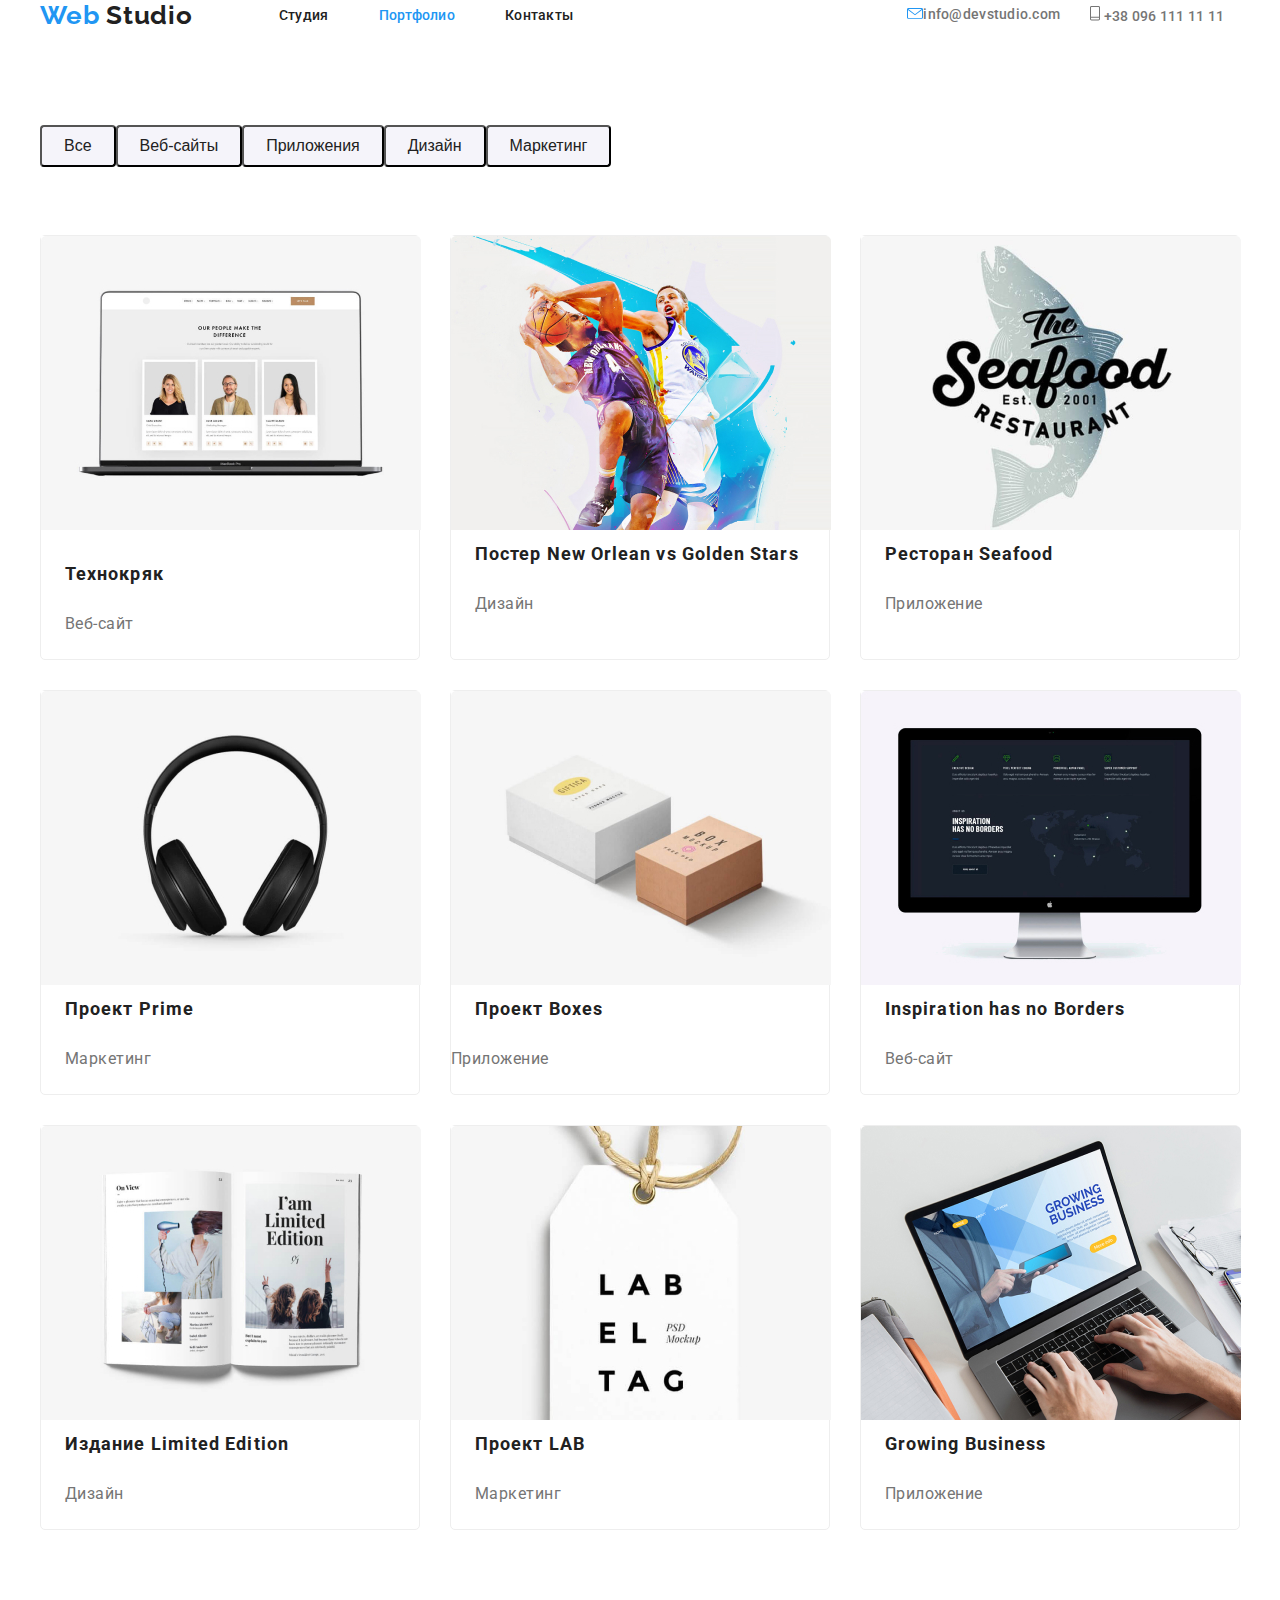
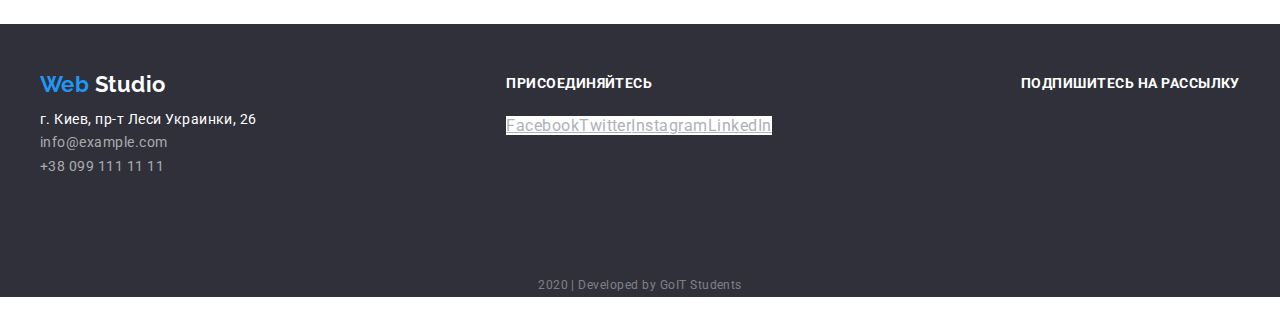
==== portfolio.html @ ba556518 "позиционирование 1 часть" ====
<!DOCTYPE html>
<html lang="ru">
  <head>
    <meta charset="UTF-8" />
    <meta name="viewport" content="width=device-width, initial-scale=1.0" />
    <title>Document</title>
    <link
      href="https://fonts.googleapis.com/css2?family=Raleway:wght@400;700&family=Roboto:wght@400;500;700;900&display=swap"
      rel="stylesheet"
    />
    <link rel="stylesheet" href="./css/styles.css" />
  </head>

  <body>
    <!-- шапка сайта -->
    <header>
      <div class="container">
        <nav class="nav">
          <a href="/" class="logo"> <span>Web</span> Studio </a>

          <ul class="site-nav">
            <li class="item"><a href="./index.html" class="link">Студия</a></li>
            <li class="item"><a href="./portfolio.html" class="link current">Портфолио</a></li>
            <li class="item"><a href="/" class="link">Контакты</a></li>
          </ul>

          <ul class="contact-nav">
            <li class="item">
              <a href="mailto:info@devstudio.com" class="contact-link">
                <img src="./images/mail.svg" alt="" />info@devstudio.com</a
              >
            </li>
            <li class="item">
              <a href="tel:+380961111111" class="contact-link">
                <img src="./images/tel.svg" alt="" /> +38 096 111 11 11</a
              >
            </li>
          </ul>
        </nav>
      </div>
    </header>
    <main>
      <!-- портфолио -->
      <section class="section">
        <div class="container">
          <h1 class="hidden">портфолио (скрыть аголовок)</h1>
          <div class="filter">
            <button type="button" class="button-filter">Все</button>
            <button type="button" class="button-filter">Веб-сайты</button>
            <button type="button" class="button-filter">Приложения</button>
            <button type="button" class="button-filter">Дизайн</button>
            <button type="button" class="button-filter">Маркетинг</button>
          </div>

          <ul class="portfolio list-container">
            <li class="flex-element">
              <img src="./images/portfolio1.jpg" alt="портфолио" class="portfolio-image" />
              <h2 class="title">Технокряк</h2>
              <p class="portfolio-title">Веб-сайт</p>
              <p class="text">
                Технокряк это современная площадка распространения коронавируса. Компании используют
                эту платформу для цифрового шпионажа и атак на защищённые сервера конкурентов.
              </p>
            </li>

            <li class="flex-element">
              <img src="./images/portfolio2.jpg" alt="портфолио" />
              <h2 class="title">Постер New Orlean vs Golden Stars</h2>
              <p class="portfolio-title">Дизайн</p>
              <p class="text">
                Технокряк это современная площадка распространения коронавируса. Компании используют
                эту платформу для цифрового шпионажа и атак на защищённые сервера конкурентов.
              </p>
            </li>

            <li class="flex-element">
              <img src="./images/portfolio3.jpg" alt="портфолио" />
              <h2 class="title">Ресторан Seafood</h2>
              <p class="portfolio-title">Приложение</p>
              <p class="text">
                Технокряк это современная площадка распространения коронавируса. Компании используют
                эту платформу для цифрового шпионажа и атак на защищённые сервера конкурентов.
              </p>
            </li>

            <li class="flex-element">
              <img src="./images/portfolio4.jpg" alt="портфолио" />
              <h2 class="title">Проект Prime</h2>
              <p class="portfolio-title">Маркетинг</p>
              <p class="text">
                Технокряк это современная площадка распространения коронавируса. Компании используют
                эту платформу для цифрового шпионажа и атак на защищённые сервера конкурентов.
              </p>
            </li>

            <li class="flex-element">
              <img src="./images/portfolio5.jpg" alt="портфолио" />
              <h2 class="title">Проект Boxes</h2>
              <p>Приложение</p>
              <p class="text">
                Технокряк это современная площадка распространения коронавируса. Компании используют
                эту платформу для цифрового шпионажа и атак на защищённые сервера конкурентов.
              </p>
            </li>

            <li class="flex-element">
              <img src="./images/portfolio6.jpg" alt="портфолио" />
              <h2 class="title">Inspiration has no Borders</h2>
              <p class="portfolio-title">Веб-сайт</p>
              <p class="text">
                Технокряк это современная площадка распространения коронавируса. Компании используют
                эту платформу для цифрового шпионажа и атак на защищённые сервера конкурентов.
              </p>
            </li>

            <li class="flex-element">
              <img src="./images/portfolio7.jpg" alt="портфолио" />
              <h2 class="title">Издание Limited Edition</h2>
              <p class="portfolio-title">Дизайн</p>
              <p class="text">
                Технокряк это современная площадка распространения коронавируса. Компании используют
                эту платформу для цифрового шпионажа и атак на защищённые сервера конкурентов.
              </p>
            </li>

            <li class="flex-element">
              <img src="./images/portfolio8.jpg" alt="портфолио" />
              <h2 class="title">Проект LAB</h2>
              <p class="portfolio-title">Маркетинг</p>
              <p class="text">
                Технокряк это современная площадка распространения коронавируса. Компании используют
                эту платформу для цифрового шпионажа и атак на защищённые сервера конкурентов.
              </p>
            </li>

            <li class="flex-element">
              <img src="./images/portfolio9.jpg" alt="портфолио" />
              <h2 class="title">Growing Business</h2>
              <p class="portfolio-title">Приложение</p>
              <p class="text">
                Технокряк это современная площадка распространения коронавируса. Компании используют
                эту платформу для цифрового шпионажа и атак на защищённые сервера конкурентов.
              </p>
            </li>
          </ul>
        </div>
      </section>
    </main>

    <!-- Футер -->
    <footer class="footer">
      <div class="container footer-flex">
        <div class="item">
          <p class="logo-footer"><span>Web</span> Studio</p>

          <address class="address">
            <span>г. Киев, пр-т Леси Украинки, 26 </span> <br />
            info@example.com <br />
            +38 099 111 11 11
          </address>
        </div>

        <div class="item">
          <b class="footer-title">ПРИСОЕДИНЯЙТЕСЬ</b>

          <ul class="social-list">
            <li><a href="" aria-label="Facebook" class="buttom-social"> Facebook </a></li>
            <li><a href="" aria-label="Twitter" class="buttom-social"> Twitter </a></li>
            <li><a href="" aria-label="Instagram" class="buttom-social"> Instagram </a></li>
            <li><a href="" aria-label="LinkedIn" class="buttom-social"> LinkedIn </a></li>
          </ul>
        </div>

        <div class="item">
          <b class="footer-title">ПОДПИШИТЕСЬ НА РАССЫЛКУ</b>
        </div>
      </div>

      <p class="copyright">2020 | Developed by GoIT Students</p>
    </footer>
  </body>
</html>
---- css/styles.css ----
/* цвет основного текста #757575 */
/* вторичный цвет текста (заголовки и т.д.)  #212121 */
/* цвет фона #E5E5E5 */
/* акцент #2196F3 */

:root {
  --primary-text-color: #757575;
  --title-text-color: #212121;
  --accent-color: #2196f3;
  --primary-white-color: #ffffff;
  --footer-background-color: #2f303a;
}

html {
  box-sizing: border-box;
}

*,
*::before,
*::after {
  box-sizing: inherit;
}
body {
  margin: 0;

  background-color: var(--primary-white-color);
  color: var(--primary-text-color);

  font-family: Roboto, sans-serif;
  letter-spacing: 0.03em;
  font-size: 16px;
  line-height: 1.2;
}

ul,
li {
  margin: 0;
  list-style: none;
  padding: 0;
}
h1,
h2,
h3 {
  margin: 0;
}

.container {
  width: 1230px;
  padding-left: 15px;
  padding-right: 15px;
  margin: 0 auto 94px auto;
  /* outline: 2px solid #757575; */
}
.hidden {
  display: none;
}
/* Лого */
.logo {
  color: var(--title-text-color);

  font-family: Raleway, sans-serif;
  font-weight: 700;
  font-size: 26px;
  letter-spacing: 0.03em;
  text-decoration: none;
}
.logo > span {
  color: var(--accent-color);
}
/* Навигация */

.nav {
  display: flex;
  align-items: center;

  font-weight: 500;
  font-size: 14px;
  letter-spacing: 0.02em;
  text-decoration: none;
}

.site-nav {
  display: flex;
  margin-left: 86px;
  list-style-type: none;
}

.site-nav .item:not(:first-child) {
  margin-left: 50px;
}

.contact-nav {
  display: flex;
  margin-left: 334px;
}

.contact-nav .item:not(:first-child) {
  margin-left: 30px;
}

.site-nav .link {
  color: var(--title-text-color);
  text-decoration: none;
}

.site-nav .link:hover,
.site-nav .link:focus {
  color: var(--accent-color);
}

.site-nav .link.current {
  color: var(--accent-color);
}

.contact-link {
  color: var(--primary-text-color);
  font-weight: 500;
  font-size: 14px;
  letter-spacing: 0.02em;
  text-decoration: none;
}
.contact-link:hover,
.contact-link:focus {
  color: var(--accent-color);
}
/* hero */
.hero {
  text-align: center;
}
.hero-title {
  margin-top: 0;
  margin-bottom: 36px;

  color: var(--primary-white-color);
  background-color: #afb1b8;

  font-weight: 900;
  font-size: 44px;
  line-height: 1.36;
  letter-spacing: 0.06em;
  text-align: center;
}

.section-work .image,
.section .image {
  display: block;
}
/* button */
.button-primary {
  display: inline-block;
  border-radius: 4px;
  border: 1px solid transparent;
  padding: 10px 32px;
  margin-bottom: 100px;

  min-width: 200px;

  background-color: var(--accent-color);
  color: var(--primary-white-color);

  font-size: 16px;
  line-height: 1.86;
  letter-spacing: 0.06em;
  text-decoration: none;
  text-align: center;
}

.button-feture {
  text-decoration: none;
}
.text-title {
  padding: 27px 87px;
  background-color: rgba(47, 48, 58, 0.8);
  color: #ffffff;

  font-weight: 700;
  font-size: 14px;
  line-height: 1.16;
  text-align: center;
  white-space: nowrap;
}

.buttom-social {
  background-color: #ffffff;
  color: #afb1b8;
}
.buttom-social:hover,
.buttom-social:focus {
  background-color: var(--accent-color);
  color: #ffffff;
}

/* section */

.section .title {
  margin-bottom: 10px;
  color: var(--title-text-color);

  font-weight: 700;
  font-size: 14px;
  line-height: 1.2;
}
.section .text {
  margin: 0;

  font-size: 14px;
  line-height: 1.7;
}

.list,
.section-list {
  display: flex;
  /* justify-content: space-between; */
}

.list .item {
  width: 278px;
}
.list .item:not(:first-child) {
  margin-left: 30px;
}

.section-list .item {
  display: flex;
  align-items: center;
  width: 380px;
}

.section-list .item:not(:first-child) {
  margin-left: 30px;
}
.section-work /* наша команда */ {
  padding-bottom: 94px;
  margin-bottom: 94px;
  background-color: #f5f4fa;
}

.section-work .container {
  margin-bottom: 0;
}

.section-title {
  margin-top: 0;
  margin-bottom: 50px;

  color: var(--title-text-color);

  font-weight: 700;
  font-size: 36px;
  line-height: 1.16;
  text-align: center;
}

.work-list {
  display: flex;
}

.work-list .image {
  margin-bottom: 30px;
}

.work-list .item {
  background-color: var(--primary-white-color);
}
.work-list .item:not(:first-child) {
  margin-left: 30px;
}
.social-list {
  display: flex;
  flex-wrap: wrap;
}

.section-work .title {
  margin-bottom: 10px;

  color: var(--title-text-color);

  font-weight: 500;
  font-size: 16px;
  line-height: 1.2;
  text-align: center;
}

.section-work .text {
  font-size: 16px;
  line-height: 1.2;
  text-align: center;
}

.feature-image {
  margin-bottom: 30px;
  background-color: #f5f4fa;
}
.feature-image:hover {
  background-color: var(--accent-color);
}
/* портфолио */
.button-filter {
  display: flex;
  padding: 6px 22px;
  margin-bottom: 0;
  border-radius: 4px;

  background-color: #f5f4fa;
  color: var(--title-text-color);

  font-weight: 500;
  font-size: 16px;
  line-height: 1.6;
  text-align: center;
}

.button-filter:hover,
.button-filter:focus {
  background-color: var(--accent-color);
  color: var(--primary-white-color);
}
.section .list-container {
  display: flex;
  flex-wrap: wrap;
  margin: -15px;
}
.section .flex-element {
  width: 380px;
  margin: 15px;

  border: 1px solid #eeeeee;
  border-radius: 5px;
}
.portfolio-image {
  margin-bottom: 20px;
}

.portfolio .title {
  margin-bottom: 20px;
  margin-left: 24px;
  font-weight: 700;
  font-size: 18px;
  line-height: 2.2;
  letter-spacing: 0.06em;
}
.portfolio .portfolio-title {
  margin-top: 0;
  margin-bottom: 26px;
  margin-left: 24px;
}

.portfolio .text {
  display: none;

  font-size: 16px;
  line-height: 1.87;
}

.section .filter {
  display: flex;
  align-items: center;
  margin-top: 0;
  margin-bottom: 68px;
}
/* footer */
.footer {
  background-color: var(--footer-background-color);
}

.footer .container {
  padding-top: 48px;
}

.footer-flex {
  display: flex;
  justify-content: space-between;
  align-items: flex-start;
}

.footer-flex .item {
  display: flex;
  flex-direction: column;
}
.footer .footer-title {
  margin-bottom: 21px;
  color: var(--primary-white-color);

  font-weight: 700;
  font-size: 14px;
  line-height: 1.7;
}
.logo-footer {
  margin-top: 0;
  margin-bottom: 10px;
  color: var(--primary-white-color);

  font-family: Raleway, sans-serif;
  font-weight: 700;
  font-size: 22px;
  line-height: 1.18;
}
.logo-footer > span {
  color: var(--accent-color);
}
.address {
  color: rgba(255, 255, 255, 0.6);

  font-style: normal;
  font-size: 14px;
  line-height: 1.7;
}

.address > span {
  color: var(--primary-white-color);
}

.footer .copyright {
  color: rgba(255, 255, 255, 0.4);
  text-align: center;
  font-size: 12px;
  line-height: 2;
}
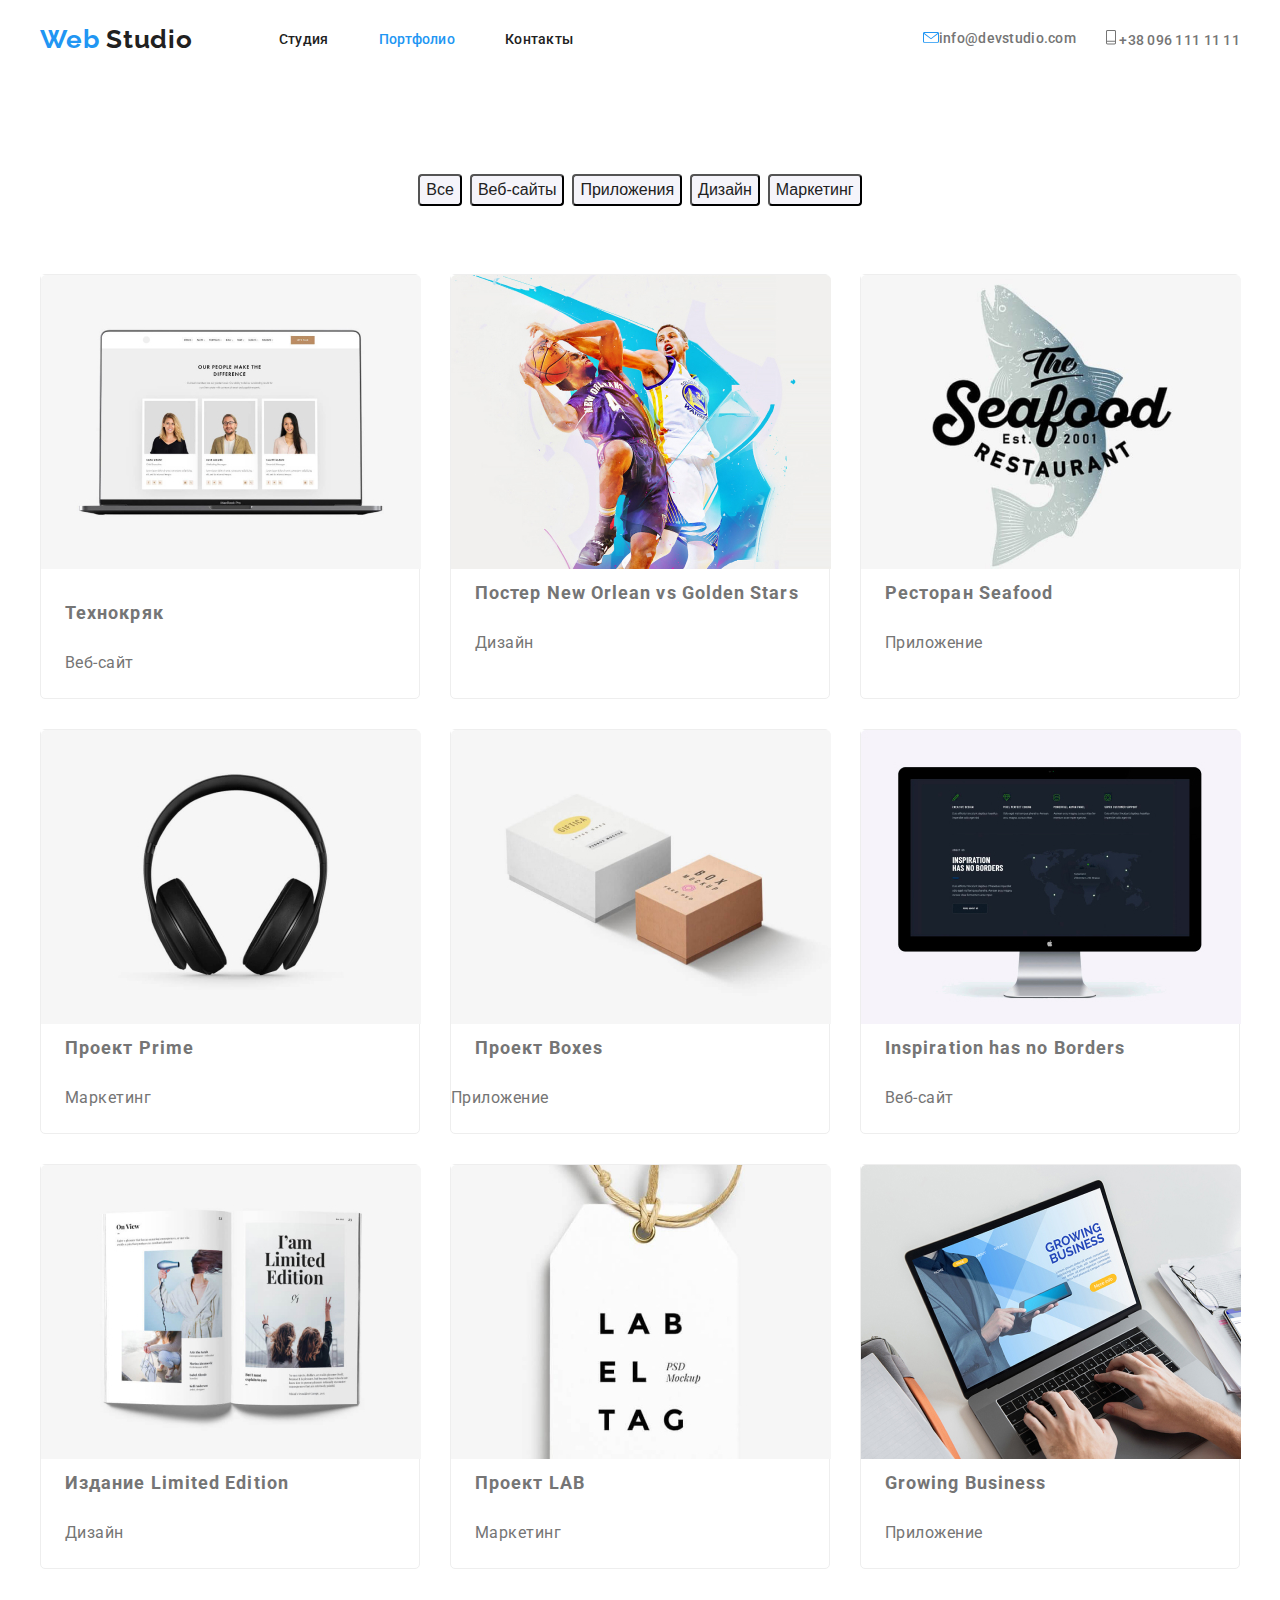
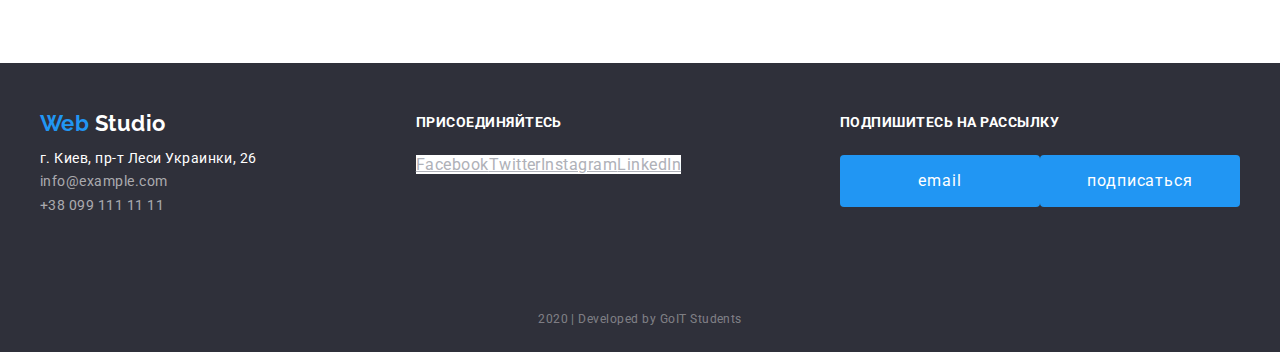
==== commit 0fef06ab: "final" ====
--- a/portfolio.html
+++ b/portfolio.html
@@ -41,16 +41,16 @@
     </header>
     <main>
       <!-- портфолио -->
-      <section class="section">
+      <section class="section-port">
         <div class="container">
           <h1 class="hidden">портфолио (скрыть аголовок)</h1>
-          <div class="filter">
-            <button type="button" class="button-filter">Все</button>
-            <button type="button" class="button-filter">Веб-сайты</button>
-            <button type="button" class="button-filter">Приложения</button>
-            <button type="button" class="button-filter">Дизайн</button>
-            <button type="button" class="button-filter">Маркетинг</button>
-          </div>
+          <ul class="filter">
+            <li><button type="button" class="button-filter">Все</button></li>
+            <li><button type="button" class="button-filter">Веб-сайты</button></li>
+            <li><button type="button" class="button-filter">Приложения</button></li>
+            <li><button type="button" class="button-filter">Дизайн</button></li>
+            <li><button type="button" class="button-filter">Маркетинг</button></li>
+          </ul>
 
           <ul class="portfolio list-container">
             <li class="flex-element">
@@ -173,6 +173,10 @@
 
         <div class="item">
           <b class="footer-title">ПОДПИШИТЕСЬ НА РАССЫЛКУ</b>
+          <ul class="send-button">
+            <li><a href="/" class="button-primary">email</a></li>
+            <li><a href="/" class="button-primary">подписаться</a></li>
+          </ul>
         </div>
       </div>
 
--- a/css/styles.css
+++ b/css/styles.css
@@ -48,7 +48,7 @@
   width: 1230px;
   padding-left: 15px;
   padding-right: 15px;
-  margin: 0 auto 94px auto;
+  margin: 0 auto 0 auto;
   /* outline: 2px solid #757575; */
 }
 .hidden {
@@ -72,6 +72,8 @@
 .nav {
   display: flex;
   align-items: center;
+  margin-top: 24px;
+  margin-bottom: 25px;
 
   font-weight: 500;
   font-size: 14px;
@@ -91,7 +93,7 @@
 
 .contact-nav {
   display: flex;
-  margin-left: 334px;
+  margin-left: auto;
 }
 
 .contact-nav .item:not(:first-child) {
@@ -99,6 +101,7 @@
 }
 
 .site-nav .link {
+  padding-bottom: 32px;
   color: var(--title-text-color);
   text-decoration: none;
 }
@@ -191,6 +194,9 @@
 }
 
 /* section */
+.section {
+  margin-bottom: 94px;
+}
 
 .section .title {
   margin-bottom: 10px;
@@ -231,6 +237,7 @@
 }
 .section-work /* наша команда */ {
   padding-bottom: 94px;
+  padding-top: 94px;
   margin-bottom: 94px;
   background-color: #f5f4fa;
 }
@@ -295,9 +302,15 @@
   background-color: var(--accent-color);
 }
 /* портфолио */
+.section-port {
+  padding-top: 94px;
+  padding-bottom: 94px;
+}
+
 .button-filter {
   display: flex;
-  padding: 6px 22px;
+  justify-content: center;
+  /* padding: 6px 22px; */
   margin-bottom: 0;
   border-radius: 4px;
 
@@ -308,6 +321,10 @@
   font-size: 16px;
   line-height: 1.6;
   text-align: center;
+}
+
+.filter > :not(:first-child) {
+  margin-left: 8px;
 }
 
 .button-filter:hover,
@@ -315,12 +332,12 @@
   background-color: var(--accent-color);
   color: var(--primary-white-color);
 }
-.section .list-container {
+.section-port .list-container {
   display: flex;
   flex-wrap: wrap;
   margin: -15px;
 }
-.section .flex-element {
+.section-port .flex-element {
   width: 380px;
   margin: 15px;
 
@@ -352,25 +369,28 @@
   line-height: 1.87;
 }
 
-.section .filter {
-  display: flex;
+.section-port .filter {
+  display: flex;
+  justify-content: center;
   align-items: center;
   margin-top: 0;
   margin-bottom: 68px;
 }
 /* footer */
 .footer {
+  padding-bottom: 21px;
+  padding-top: 48px;
   background-color: var(--footer-background-color);
 }
 
-.footer .container {
+/* .footer .container {
   padding-top: 48px;
-}
+} */
 
 .footer-flex {
   display: flex;
   justify-content: space-between;
-  align-items: flex-start;
+  /* align-items: flex-start; */
 }
 
 .footer-flex .item {
@@ -410,7 +430,12 @@
   color: var(--primary-white-color);
 }
 
+.send-button {
+  display: flex;
+}
+
 .footer .copyright {
+  margin: 0;
   color: rgba(255, 255, 255, 0.4);
   text-align: center;
   font-size: 12px;
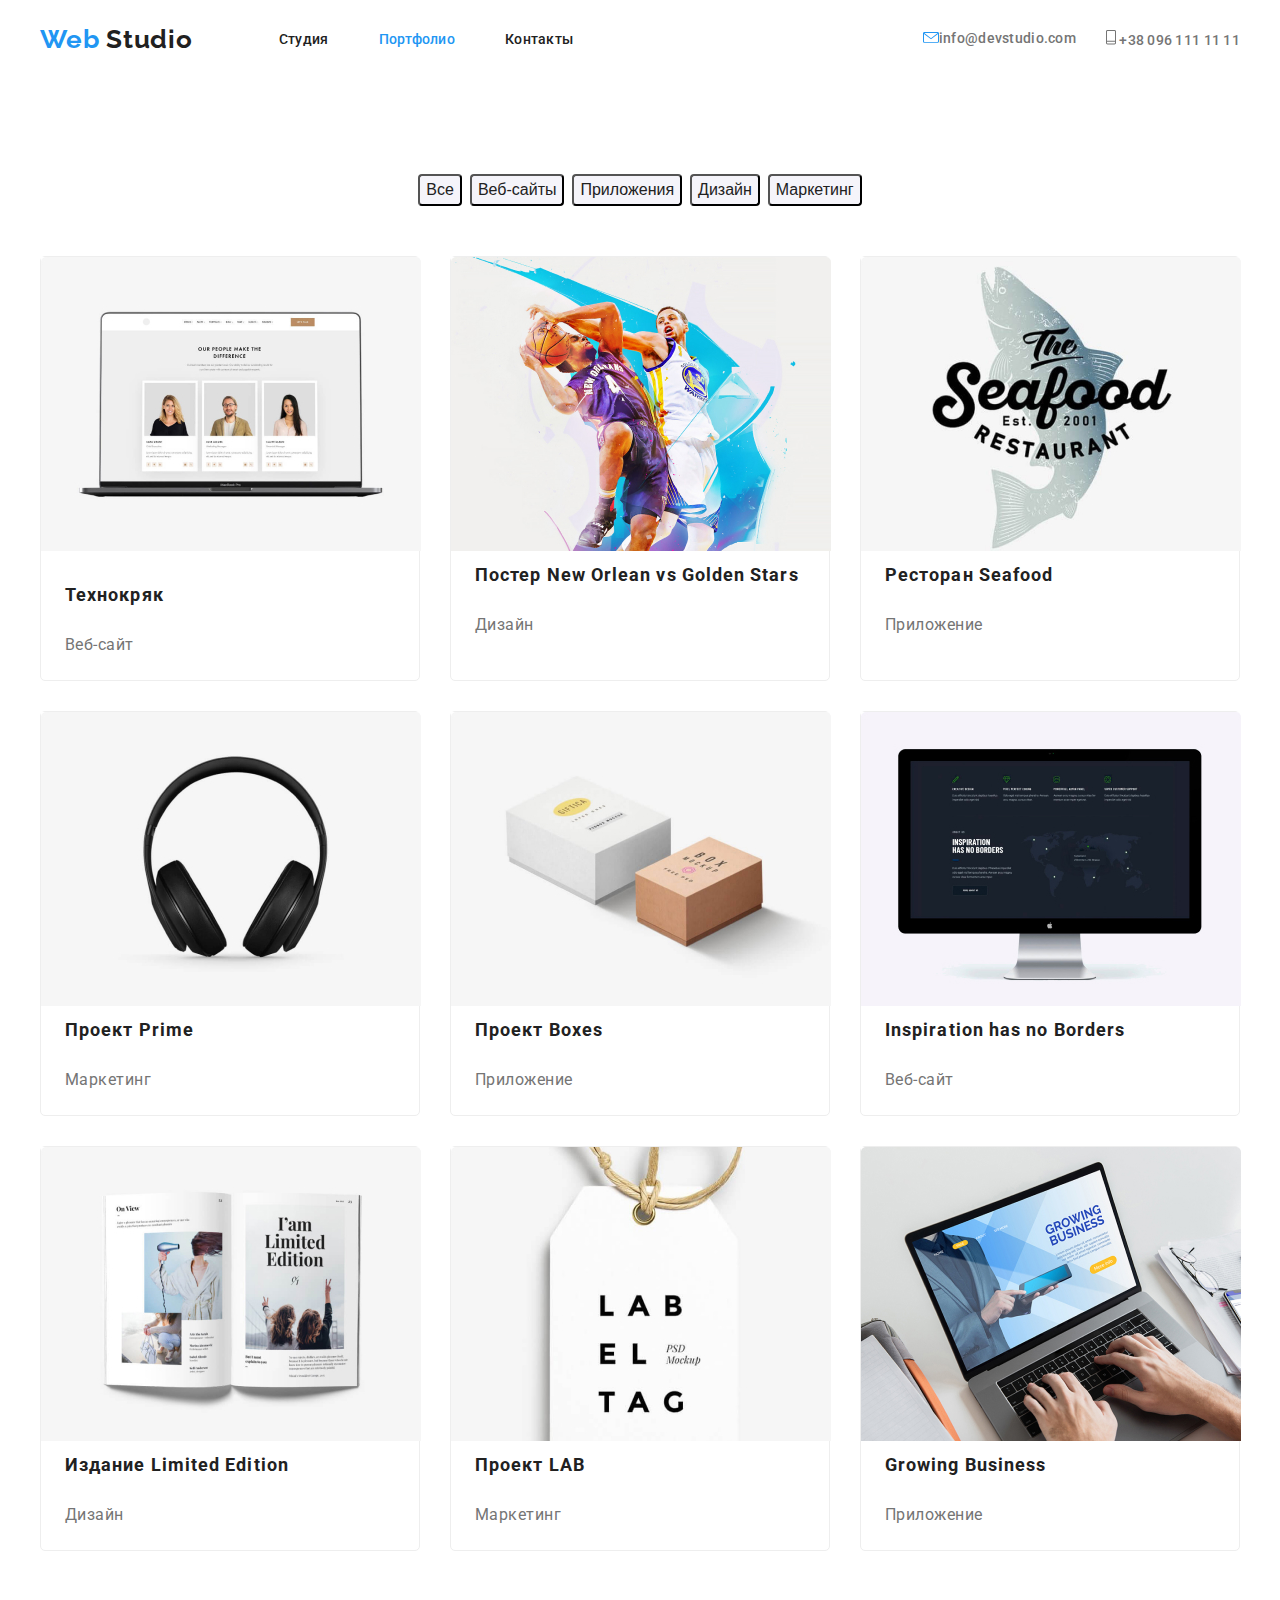
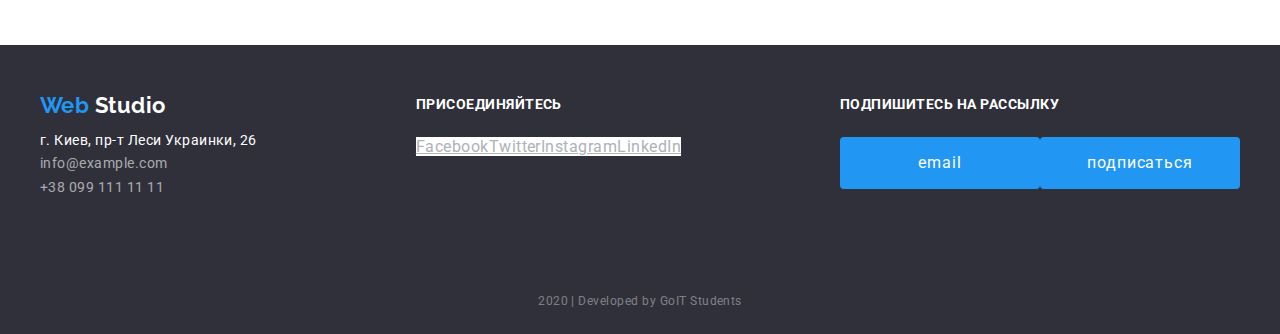
==== commit 728eec0a: "final 1" ====
--- a/portfolio.html
+++ b/portfolio.html
@@ -96,7 +96,7 @@
             <li class="flex-element">
               <img src="./images/portfolio5.jpg" alt="портфолио" />
               <h2 class="title">Проект Boxes</h2>
-              <p>Приложение</p>
+              <p class="portfolio-title">Приложение</p>
               <p class="text">
                 Технокряк это современная площадка распространения коронавируса. Компании используют
                 эту платформу для цифрового шпионажа и атак на защищённые сервера конкурентов.
--- a/css/styles.css
+++ b/css/styles.css
@@ -351,6 +351,8 @@
 .portfolio .title {
   margin-bottom: 20px;
   margin-left: 24px;
+
+  color: var(--title-text-color);
   font-weight: 700;
   font-size: 18px;
   line-height: 2.2;
@@ -374,7 +376,7 @@
   justify-content: center;
   align-items: center;
   margin-top: 0;
-  margin-bottom: 68px;
+  margin-bottom: 50px;
 }
 /* footer */
 .footer {
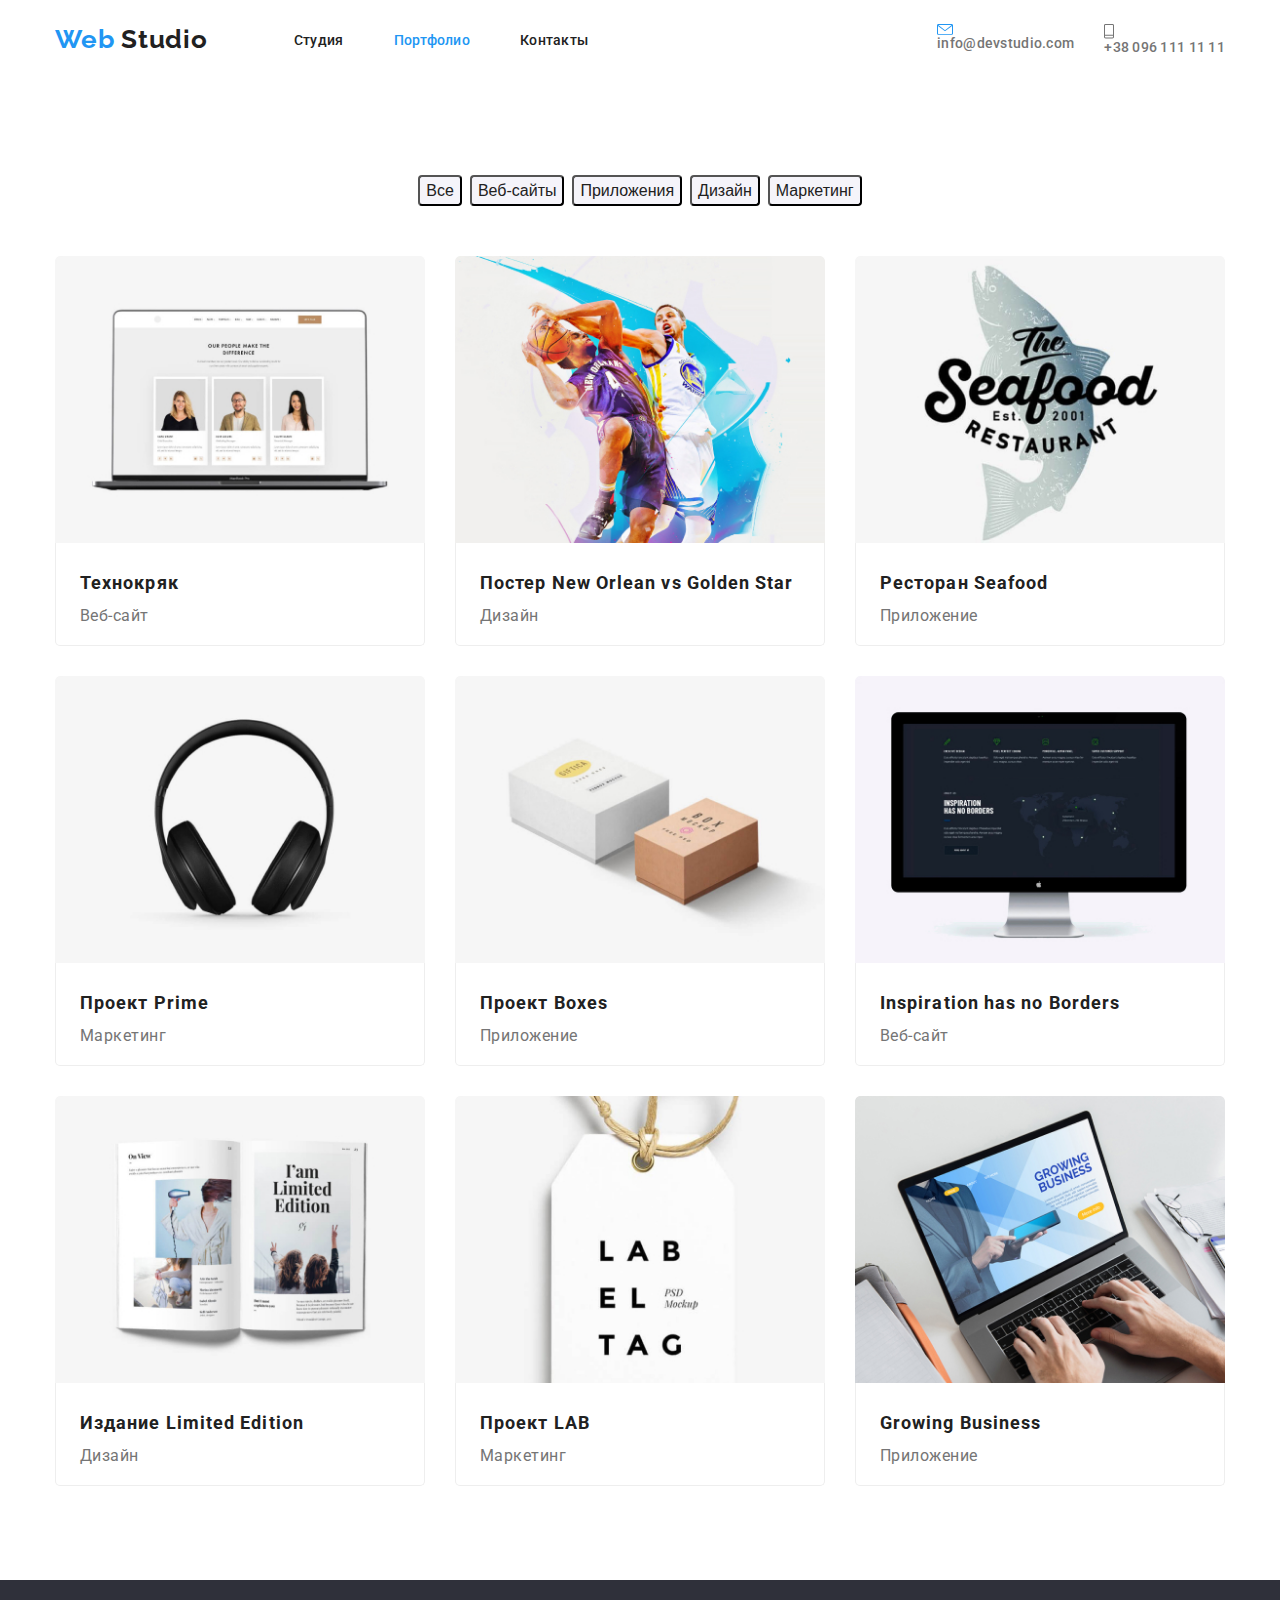
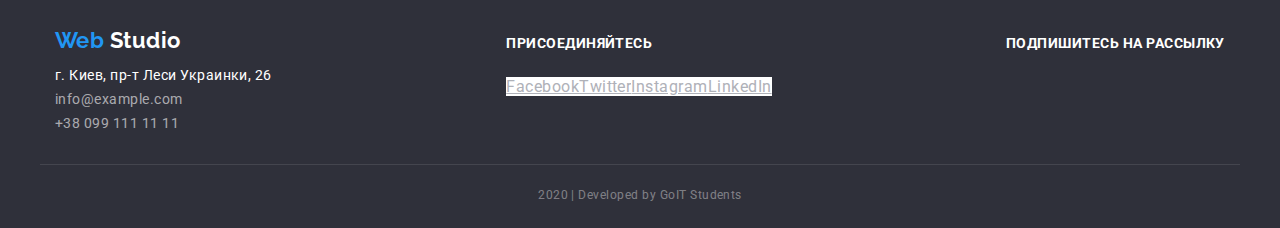
==== commit 1725cf3d: "190520" ====
--- a/portfolio.html
+++ b/portfolio.html
@@ -52,97 +52,162 @@
             <li><button type="button" class="button-filter">Маркетинг</button></li>
           </ul>
 
-          <ul class="portfolio list-container">
-            <li class="flex-element">
-              <img src="./images/portfolio1.jpg" alt="портфолио" class="portfolio-image" />
-              <h2 class="title">Технокряк</h2>
-              <p class="portfolio-title">Веб-сайт</p>
-              <p class="text">
-                Технокряк это современная площадка распространения коронавируса. Компании используют
-                эту платформу для цифрового шпионажа и атак на защищённые сервера конкурентов.
-              </p>
-            </li>
-
-            <li class="flex-element">
-              <img src="./images/portfolio2.jpg" alt="портфолио" />
-              <h2 class="title">Постер New Orlean vs Golden Stars</h2>
-              <p class="portfolio-title">Дизайн</p>
-              <p class="text">
-                Технокряк это современная площадка распространения коронавируса. Компании используют
-                эту платформу для цифрового шпионажа и атак на защищённые сервера конкурентов.
-              </p>
-            </li>
-
-            <li class="flex-element">
-              <img src="./images/portfolio3.jpg" alt="портфолио" />
-              <h2 class="title">Ресторан Seafood</h2>
-              <p class="portfolio-title">Приложение</p>
-              <p class="text">
-                Технокряк это современная площадка распространения коронавируса. Компании используют
-                эту платформу для цифрового шпионажа и атак на защищённые сервера конкурентов.
-              </p>
-            </li>
-
-            <li class="flex-element">
-              <img src="./images/portfolio4.jpg" alt="портфолио" />
-              <h2 class="title">Проект Prime</h2>
-              <p class="portfolio-title">Маркетинг</p>
-              <p class="text">
-                Технокряк это современная площадка распространения коронавируса. Компании используют
-                эту платформу для цифрового шпионажа и атак на защищённые сервера конкурентов.
-              </p>
-            </li>
-
-            <li class="flex-element">
-              <img src="./images/portfolio5.jpg" alt="портфолио" />
-              <h2 class="title">Проект Boxes</h2>
-              <p class="portfolio-title">Приложение</p>
-              <p class="text">
-                Технокряк это современная площадка распространения коронавируса. Компании используют
-                эту платформу для цифрового шпионажа и атак на защищённые сервера конкурентов.
-              </p>
-            </li>
-
-            <li class="flex-element">
-              <img src="./images/portfolio6.jpg" alt="портфолио" />
-              <h2 class="title">Inspiration has no Borders</h2>
-              <p class="portfolio-title">Веб-сайт</p>
-              <p class="text">
-                Технокряк это современная площадка распространения коронавируса. Компании используют
-                эту платформу для цифрового шпионажа и атак на защищённые сервера конкурентов.
-              </p>
-            </li>
-
-            <li class="flex-element">
-              <img src="./images/portfolio7.jpg" alt="портфолио" />
-              <h2 class="title">Издание Limited Edition</h2>
-              <p class="portfolio-title">Дизайн</p>
-              <p class="text">
-                Технокряк это современная площадка распространения коронавируса. Компании используют
-                эту платформу для цифрового шпионажа и атак на защищённые сервера конкурентов.
-              </p>
-            </li>
-
-            <li class="flex-element">
-              <img src="./images/portfolio8.jpg" alt="портфолио" />
-              <h2 class="title">Проект LAB</h2>
-              <p class="portfolio-title">Маркетинг</p>
-              <p class="text">
-                Технокряк это современная площадка распространения коронавируса. Компании используют
-                эту платформу для цифрового шпионажа и атак на защищённые сервера конкурентов.
-              </p>
-            </li>
-
-            <li class="flex-element">
-              <img src="./images/portfolio9.jpg" alt="портфолио" />
-              <h2 class="title">Growing Business</h2>
-              <p class="portfolio-title">Приложение</p>
-              <p class="text">
-                Технокряк это современная площадка распространения коронавируса. Компании используют
-                эту платформу для цифрового шпионажа и атак на защищённые сервера конкурентов.
-              </p>
-            </li>
-          </ul>
+          <div class="portfolio list-container">
+            <div class="flex-element">
+              <img
+                src="./images/portfolio1.jpg"
+                alt="портфолио"
+                class="portfolio-image"
+                width="370px"
+              />
+              <div class="cart-content">
+                <h2 class="title">Технокряк</h2>
+                <p class="portfolio-title">Веб-сайт</p>
+                <p class="text">
+                  Технокряк это современная площадка распространения коронавируса. Компании
+                  используют эту платформу для цифрового шпионажа и атак на защищённые сервера
+                  конкурентов.
+                </p>
+              </div>
+            </div>
+
+            <div class="flex-element">
+              <img
+                src="./images/portfolio2.jpg"
+                alt="портфолио"
+                class="portfolio-image"
+                width="370px"
+              />
+              <div class="cart-content">
+                <h2 class="title">Постер New Orlean vs Golden Star</h2>
+                <p class="portfolio-title">Дизайн</p>
+                <p class="text">
+                  Технокряк это современная площадка распространения коронавируса. Компании
+                  используют эту платформу для цифрового шпионажа и атак на защищённые сервера
+                  конкурентов.
+                </p>
+              </div>
+            </div>
+            <div class="flex-element">
+              <img
+                src="./images/portfolio3.jpg"
+                alt="портфолио"
+                class="portfolio-image"
+                width="370px"
+              />
+              <div class="cart-content">
+                <h2 class="title">Ресторан Seafood</h2>
+                <p class="portfolio-title">Приложение</p>
+                <p class="text">
+                  Технокряк это современная площадка распространения коронавируса. Компании
+                  используют эту платформу для цифрового шпионажа и атак на защищённые сервера
+                  конкурентов.
+                </p>
+              </div>
+            </div>
+            <div class="flex-element">
+              <img
+                src="./images/portfolio4.jpg"
+                alt="портфолио"
+                class="portfolio-image"
+                width="370px"
+              />
+              <div class="cart-content">
+                <h2 class="title">Проект Prime</h2>
+                <p class="portfolio-title">Маркетинг</p>
+                <p class="text">
+                  Технокряк это современная площадка распространения коронавируса. Компании
+                  используют эту платформу для цифрового шпионажа и атак на защищённые сервера
+                  конкурентов.
+                </p>
+              </div>
+            </div>
+            <div class="flex-element">
+              <img
+                src="./images/portfolio5.jpg"
+                alt="портфолио"
+                class="portfolio-image"
+                width="370px"
+              />
+              <div class="cart-content">
+                <h2 class="title">Проект Boxes</h2>
+                <p class="portfolio-title">Приложение</p>
+                <p class="text">
+                  Технокряк это современная площадка распространения коронавируса. Компании
+                  используют эту платформу для цифрового шпионажа и атак на защищённые сервера
+                  конкурентов.
+                </p>
+              </div>
+            </div>
+            <div class="flex-element">
+              <img
+                src="./images/portfolio6.jpg"
+                alt="портфолио"
+                class="portfolio-image"
+                width="370px"
+              />
+              <div class="cart-content">
+                <h2 class="title">Inspiration has no Borders</h2>
+                <p class="portfolio-title">Веб-сайт</p>
+                <p class="text">
+                  Технокряк это современная площадка распространения коронавируса. Компании
+                  используют эту платформу для цифрового шпионажа и атак на защищённые сервера
+                  конкурентов.
+                </p>
+              </div>
+            </div>
+            <div class="flex-element">
+              <img
+                src="./images/portfolio7.jpg"
+                alt="портфолио"
+                class="portfolio-image"
+                width="370px"
+              />
+              <div class="cart-content">
+                <h2 class="title">Издание Limited Edition</h2>
+                <p class="portfolio-title">Дизайн</p>
+                <p class="text">
+                  Технокряк это современная площадка распространения коронавируса. Компании
+                  используют эту платформу для цифрового шпионажа и атак на защищённые сервера
+                  конкурентов.
+                </p>
+              </div>
+            </div>
+            <div class="flex-element">
+              <img
+                src="./images/portfolio8.jpg"
+                alt="портфолио"
+                class="portfolio-image"
+                width="370px"
+              />
+              <div class="cart-content">
+                <h2 class="title">Проект LAB</h2>
+                <p class="portfolio-title">Маркетинг</p>
+                <p class="text">
+                  Технокряк это современная площадка распространения коронавируса. Компании
+                  используют эту платформу для цифрового шпионажа и атак на защищённые сервера
+                  конкурентов.
+                </p>
+              </div>
+            </div>
+            <div class="flex-element">
+              <img
+                src="./images/portfolio9.jpg"
+                alt="портфолио"
+                class="portfolio-image"
+                width="370px"
+              />
+              <div class="cart-content">
+                <h2 class="title">Growing Business</h2>
+                <p class="portfolio-title">Приложение</p>
+                <p class="text">
+                  Технокряк это современная площадка распространения коронавируса. Компании
+                  используют эту платформу для цифрового шпионажа и атак на защищённые сервера
+                  конкурентов.
+                </p>
+              </div>
+            </div>
+          </div>
         </div>
       </section>
     </main>
@@ -150,7 +215,7 @@
     <!-- Футер -->
     <footer class="footer">
       <div class="container footer-flex">
-        <div class="item">
+        <div>
           <p class="logo-footer"><span>Web</span> Studio</p>
 
           <address class="address">
@@ -160,7 +225,7 @@
           </address>
         </div>
 
-        <div class="item">
+        <div>
           <b class="footer-title">ПРИСОЕДИНЯЙТЕСЬ</b>
 
           <ul class="social-list">
@@ -171,12 +236,8 @@
           </ul>
         </div>
 
-        <div class="item">
+        <div>
           <b class="footer-title">ПОДПИШИТЕСЬ НА РАССЫЛКУ</b>
-          <ul class="send-button">
-            <li><a href="/" class="button-primary">email</a></li>
-            <li><a href="/" class="button-primary">подписаться</a></li>
-          </ul>
         </div>
       </div>
 
--- a/css/styles.css
+++ b/css/styles.css
@@ -44,8 +44,11 @@
   margin: 0;
 }
 
+img {
+  display: block;
+}
 .container {
-  width: 1230px;
+  width: 1200px;
   padding-left: 15px;
   padding-right: 15px;
   margin: 0 auto 0 auto;
@@ -72,8 +75,8 @@
 .nav {
   display: flex;
   align-items: center;
-  margin-top: 24px;
-  margin-bottom: 25px;
+  padding-top: 24px;
+  padding-bottom: 25px;
 
   font-weight: 500;
   font-size: 14px;
@@ -84,7 +87,6 @@
 .site-nav {
   display: flex;
   margin-left: 86px;
-  list-style-type: none;
 }
 
 .site-nav .item:not(:first-child) {
@@ -101,7 +103,9 @@
 }
 
 .site-nav .link {
+  padding-top: 32px;
   padding-bottom: 32px;
+
   color: var(--title-text-color);
   text-decoration: none;
 }
@@ -126,13 +130,14 @@
 .contact-link:focus {
   color: var(--accent-color);
 }
+
 /* hero */
 .hero {
   text-align: center;
 }
 .hero-title {
   margin-top: 0;
-  margin-bottom: 36px;
+  margin-bottom: 46px;
 
   color: var(--primary-white-color);
   background-color: #afb1b8;
@@ -144,10 +149,10 @@
   text-align: center;
 }
 
-.section-work .image,
+/* .section-work .image,
 .section .image {
   display: block;
-}
+} */
 /* button */
 .button-primary {
   display: inline-block;
@@ -163,6 +168,7 @@
 
   font-size: 16px;
   line-height: 1.86;
+  font-weight: 700;
   letter-spacing: 0.06em;
   text-decoration: none;
   text-align: center;
@@ -172,7 +178,7 @@
   text-decoration: none;
 }
 .text-title {
-  padding: 27px 87px;
+  padding: 27px 82px;
   background-color: rgba(47, 48, 58, 0.8);
   color: #ffffff;
 
@@ -195,7 +201,8 @@
 
 /* section */
 .section {
-  margin-bottom: 94px;
+  padding-top: 94px;
+  padding-bottom: 94px;
 }
 
 .section .title {
@@ -213,14 +220,15 @@
   line-height: 1.7;
 }
 
-.list,
-.section-list {
-  display: flex;
-  /* justify-content: space-between; */
+.list /*преимущества, постоянные клиенты*/ ,
+.section-list /*чем мы занимаемся*/,
+.work-list /*наша команда*/ {
+  display: flex;
+  justify-content: space-between;
 }
 
 .list .item {
-  width: 278px;
+  width: 170px;
 }
 .list .item:not(:first-child) {
   margin-left: 30px;
@@ -238,7 +246,7 @@
 .section-work /* наша команда */ {
   padding-bottom: 94px;
   padding-top: 94px;
-  margin-bottom: 94px;
+
   background-color: #f5f4fa;
 }
 
@@ -258,9 +266,9 @@
   text-align: center;
 }
 
-.work-list {
-  display: flex;
-}
+/* .work-list {
+  display: flex;
+} */
 
 .work-list .image {
   margin-bottom: 30px;
@@ -289,6 +297,8 @@
 }
 
 .section-work .text {
+  margin-top: 0;
+  margin-bottom: 30px;
   font-size: 16px;
   line-height: 1.2;
   text-align: center;
@@ -337,20 +347,28 @@
   flex-wrap: wrap;
   margin: -15px;
 }
-.section-port .flex-element {
-  width: 380px;
+.flex-element {
+  min-width: 370px;
   margin: 15px;
 
-  border: 1px solid #eeeeee;
-  border-radius: 5px;
-}
-.portfolio-image {
-  margin-bottom: 20px;
-}
-
+  border-top-left-radius: 5px;
+  border-top-right-radius: 5px;
+  overflow: hidden;
+}
+/* .portfolio-image {
+  
+} */
+
+.portfolio .cart-content {
+  padding: 20px 24px;
+  border-bottom: 1px solid #eeeeee;
+  border-left: 1px solid #eeeeee;
+  border-right: 1px solid #eeeeee;
+  border-bottom-left-radius: 5px;
+  border-bottom-right-radius: 5px;
+}
 .portfolio .title {
-  margin-bottom: 20px;
-  margin-left: 24px;
+  margin-bottom: 4px;
 
   color: var(--title-text-color);
   font-weight: 700;
@@ -359,9 +377,7 @@
   letter-spacing: 0.06em;
 }
 .portfolio .portfolio-title {
-  margin-top: 0;
-  margin-bottom: 26px;
-  margin-left: 24px;
+  margin: 0;
 }
 
 .portfolio .text {
@@ -385,21 +401,20 @@
   background-color: var(--footer-background-color);
 }
 
-/* .footer .container {
-  padding-top: 48px;
-} */
+
 
 .footer-flex {
   display: flex;
   justify-content: space-between;
-  /* align-items: flex-start; */
-}
-
-.footer-flex .item {
-  display: flex;
-  flex-direction: column;
-}
+  align-items: baseline;
+  padding-bottom: 28px;
+  margin-bottom: 18px;
+  border-bottom: 1px solid rgba(255, 255, 255, 0.1);
+}
+
+
 .footer .footer-title {
+  display: inline-block;
   margin-bottom: 21px;
   color: var(--primary-white-color);
 
@@ -432,10 +447,6 @@
   color: var(--primary-white-color);
 }
 
-.send-button {
-  display: flex;
-}
-
 .footer .copyright {
   margin: 0;
   color: rgba(255, 255, 255, 0.4);
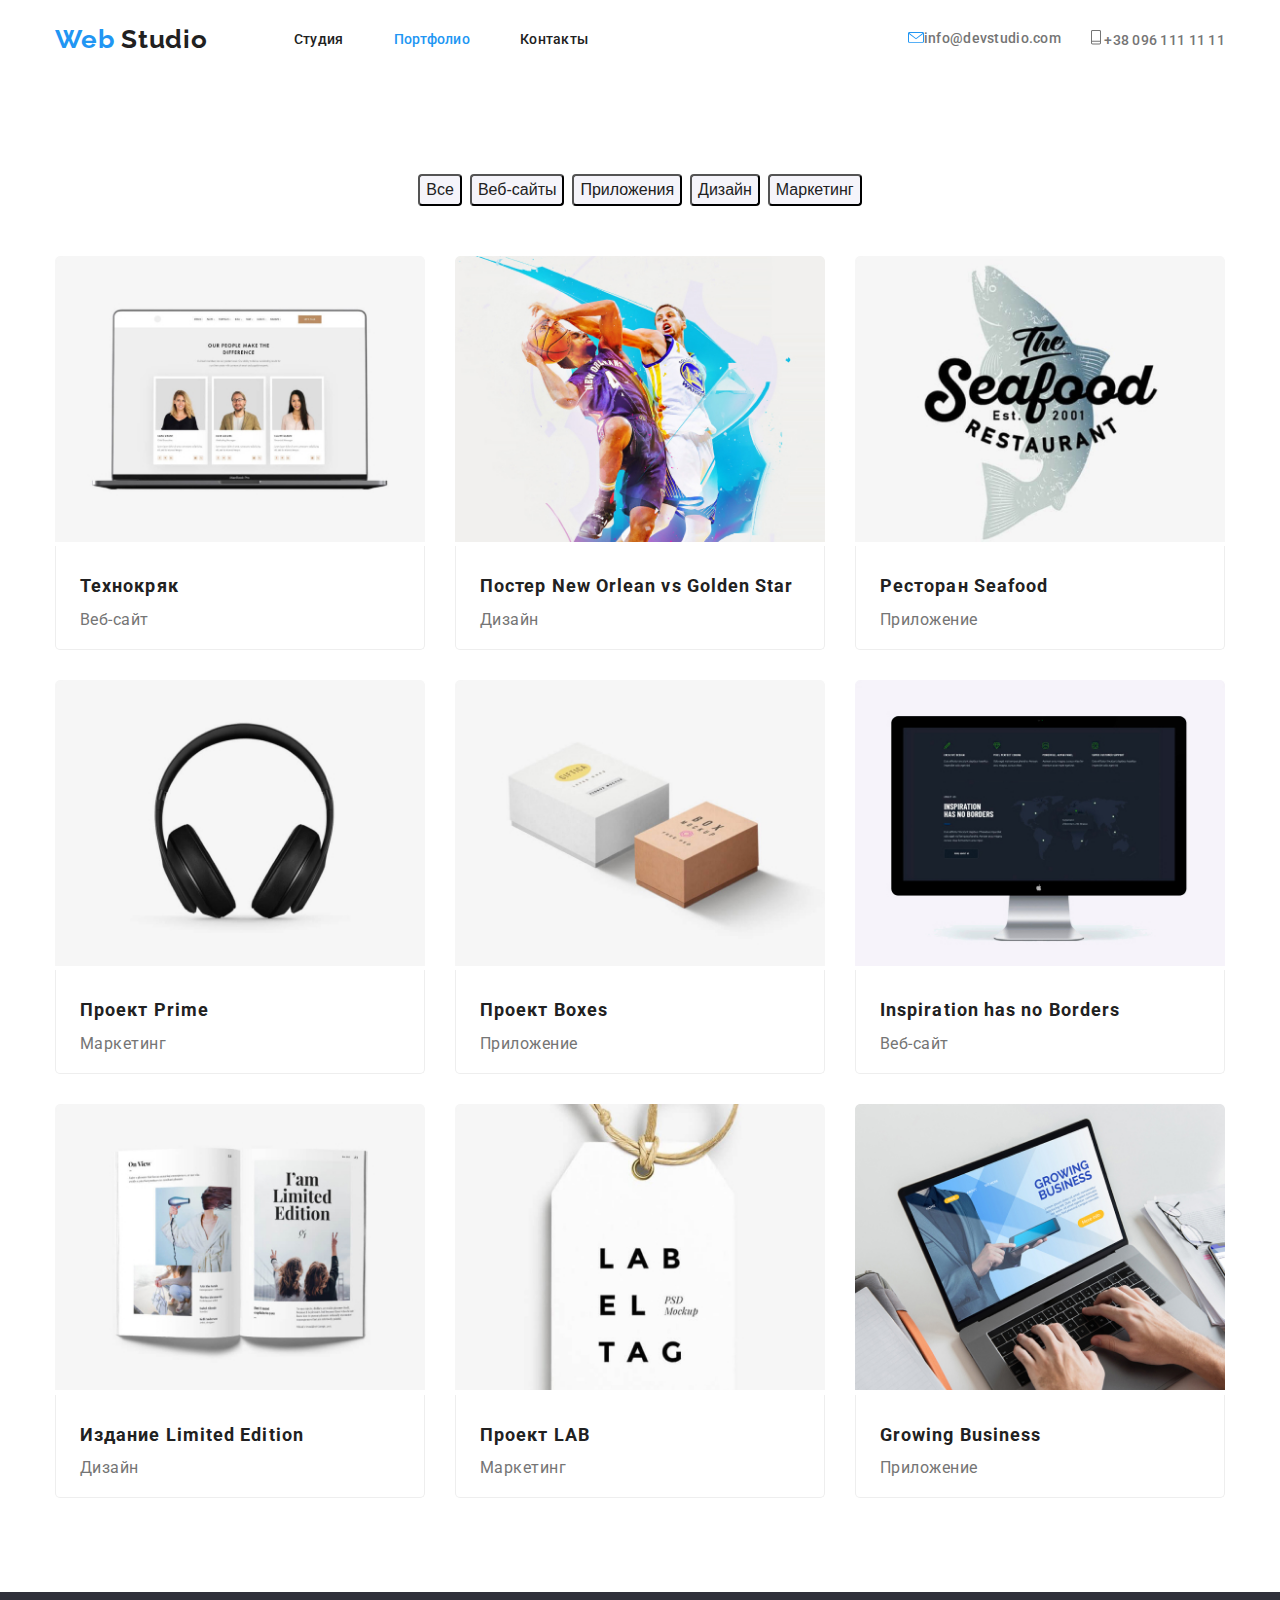
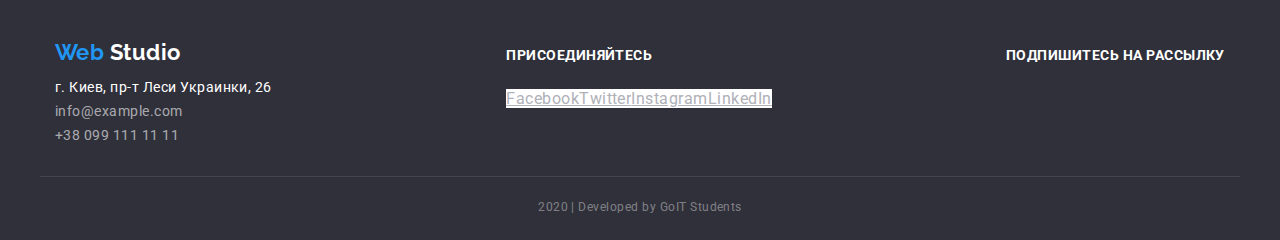
==== commit d7a75de0: "3" ====
--- a/portfolio.html
+++ b/portfolio.html
@@ -43,7 +43,7 @@
       <!-- портфолио -->
       <section class="section-port">
         <div class="container">
-          <h1 class="hidden">портфолио (скрыть аголовок)</h1>
+          <h1 class="hidden">портфолио</h1>
           <ul class="filter">
             <li><button type="button" class="button-filter">Все</button></li>
             <li><button type="button" class="button-filter">Веб-сайты</button></li>
--- a/css/styles.css
+++ b/css/styles.css
@@ -44,9 +44,9 @@
   margin: 0;
 }
 
-img {
+/* img {
   display: block;
-}
+} */
 .container {
   width: 1200px;
   padding-left: 15px;
@@ -54,8 +54,15 @@
   margin: 0 auto 0 auto;
   /* outline: 2px solid #757575; */
 }
+
+
 .hidden {
-  display: none;
+  position: absolute;
+  clip: rect(0 0 0 0);
+  width: 1px;
+  height: 1px;
+  margin: -1px;
+  …
 }
 /* Лого */
 .logo {
@@ -149,10 +156,10 @@
   text-align: center;
 }
 
-/* .section-work .image,
+.section-work .image,
 .section .image {
   display: block;
-} */
+}
 /* button */
 .button-primary {
   display: inline-block;
@@ -401,8 +408,6 @@
   background-color: var(--footer-background-color);
 }
 
-
-
 .footer-flex {
   display: flex;
   justify-content: space-between;
@@ -412,7 +417,6 @@
   border-bottom: 1px solid rgba(255, 255, 255, 0.1);
 }
 
-
 .footer .footer-title {
   display: inline-block;
   margin-bottom: 21px;
